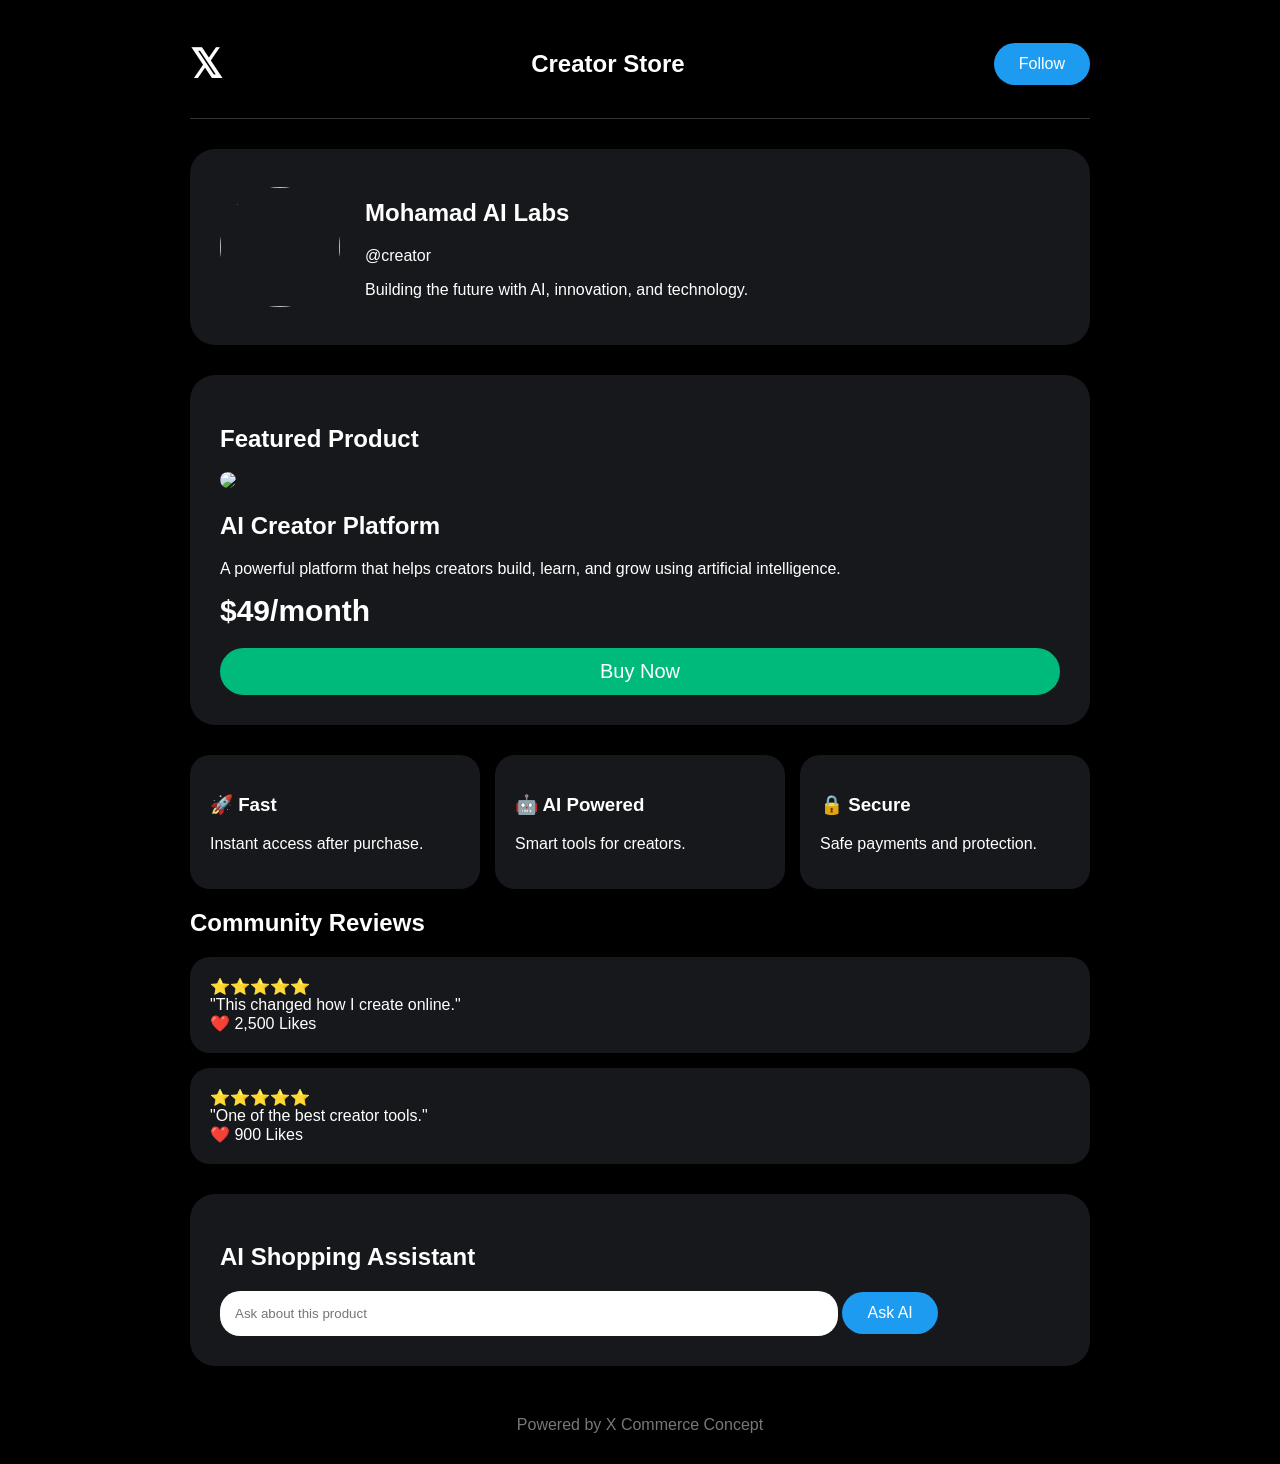
==== landing-page.html @ 2c230ef9 "Create landing-page.html" ====
<!DOCTYPE html>
<html lang="en">

<head>

<meta charset="UTF-8">
<meta name="viewport" content="width=device-width, initial-scale=1.0">

<title>X Creator Store</title>

<style>

body {
    background: #000;
    color: white;
    font-family: Arial, sans-serif;
    margin: 0;
}


.container {

    max-width: 900px;
    margin: auto;
    padding: 30px;

}



/* Header */

.header {

    display:flex;
    justify-content:space-between;
    align-items:center;
    border-bottom:1px solid #333;
    padding-bottom:20px;

}


.logo {

    font-size:40px;
    font-weight:bold;

}



button {

    background:#1d9bf0;
    color:white;
    border:none;
    padding:12px 25px;
    border-radius:30px;
    cursor:pointer;
    font-size:16px;

}




/* Creator */

.profile {

    background:#16181c;
    padding:30px;
    border-radius:25px;
    margin-top:30px;
    display:flex;
    gap:25px;
    align-items:center;

}



.profile img {

    width:120px;
    height:120px;
    border-radius:50%;

}



/* Product */

.product {

    background:#16181c;
    margin-top:30px;
    padding:30px;
    border-radius:25px;

}



.product img {

    width:100%;
    border-radius:20px;

}



.price {

    font-size:30px;
    font-weight:bold;

}



.buy {

    background:#00ba7c;
    width:100%;
    margin-top:20px;
    font-size:20px;

}





/* Features */

.features {

    display:grid;
    grid-template-columns:repeat(3,1fr);
    gap:15px;
    margin-top:30px;

}



.card {

    background:#16181c;
    padding:20px;
    border-radius:20px;

}



/* Reviews */


.review {

    background:#16181c;
    padding:20px;
    border-radius:20px;
    margin-top:15px;

}




/* AI */


.ai {

    background:#16181c;
    padding:30px;
    border-radius:25px;
    margin-top:30px;

}



input {

    width:70%;
    padding:15px;
    border-radius:20px;
    border:none;

}



footer {

    text-align:center;
    margin-top:50px;
    color:#777;

}



</style>


</head>


<body>


<div class="container">



<header class="header">

<div class="logo">
𝕏
</div>


<h2>
Creator Store
</h2>


<button>
Follow
</button>


</header>





<section class="profile">


<img src="https://via.placeholder.com/120">


<div>

<h1>
Mohamad AI Labs
</h1>


<p>
@creator
</p>


<p>
Building the future with AI, innovation, and technology.
</p>


</div>


</section>






<section class="product">


<h2>
Featured Product
</h2>


<img src="https://via.placeholder.com/800x400">


<h1>
AI Creator Platform
</h1>


<p>

A powerful platform that helps creators build,
learn, and grow using artificial intelligence.

</p>



<div class="price">

$49/month

</div>



<button class="buy">

Buy Now

</button>


</section>







<section class="features">


<div class="card">

<h3>
🚀 Fast
</h3>

<p>
Instant access after purchase.
</p>

</div>



<div class="card">

<h3>
🤖 AI Powered
</h3>

<p>
Smart tools for creators.
</p>

</div>




<div class="card">

<h3>
🔒 Secure
</h3>

<p>
Safe payments and protection.
</p>

</div>



</section>






<section>


<h2>
Community Reviews
</h2>


<div class="review">

⭐⭐⭐⭐⭐

<br>

"This changed how I create online."

<br>

❤️ 2,500 Likes

</div>



<div class="review">

⭐⭐⭐⭐⭐

<br>

"One of the best creator tools."

<br>

❤️ 900 Likes

</div>



</section>








<section class="ai">


<h2>
AI Shopping Assistant
</h2>


<input placeholder="Ask about this product">


<button>

Ask AI

</button>


</section>






<footer>

Powered by X Commerce Concept

</footer>




</div>



</body>

</html>
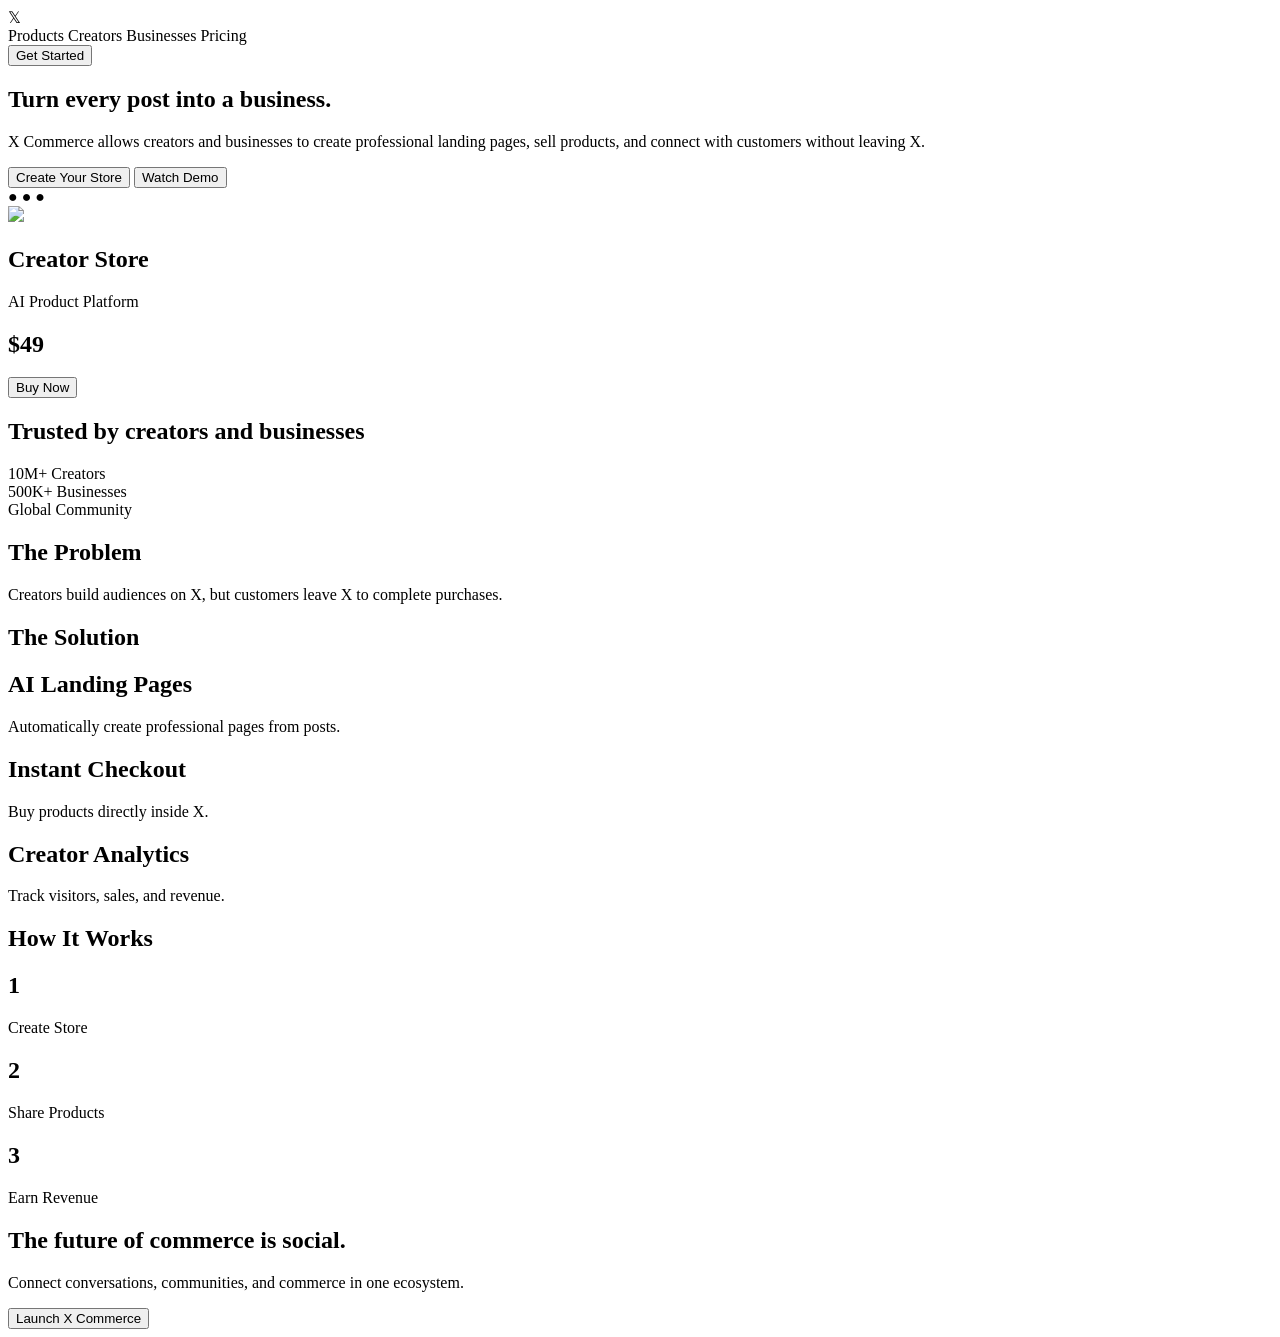
==== commit 2b776df0: "Update landing-page.html" ====
--- a/landing-page.html
+++ b/landing-page.html
@@ -6,210 +6,9 @@
 <meta charset="UTF-8">
 <meta name="viewport" content="width=device-width, initial-scale=1.0">
 
-<title>X Creator Store</title>
-
-<style>
-
-body {
-    background: #000;
-    color: white;
-    font-family: Arial, sans-serif;
-    margin: 0;
-}
-
-
-.container {
-
-    max-width: 900px;
-    margin: auto;
-    padding: 30px;
-
-}
-
-
-
-/* Header */
-
-.header {
-
-    display:flex;
-    justify-content:space-between;
-    align-items:center;
-    border-bottom:1px solid #333;
-    padding-bottom:20px;
-
-}
-
-
-.logo {
-
-    font-size:40px;
-    font-weight:bold;
-
-}
-
-
-
-button {
-
-    background:#1d9bf0;
-    color:white;
-    border:none;
-    padding:12px 25px;
-    border-radius:30px;
-    cursor:pointer;
-    font-size:16px;
-
-}
-
-
-
-
-/* Creator */
-
-.profile {
-
-    background:#16181c;
-    padding:30px;
-    border-radius:25px;
-    margin-top:30px;
-    display:flex;
-    gap:25px;
-    align-items:center;
-
-}
-
-
-
-.profile img {
-
-    width:120px;
-    height:120px;
-    border-radius:50%;
-
-}
-
-
-
-/* Product */
-
-.product {
-
-    background:#16181c;
-    margin-top:30px;
-    padding:30px;
-    border-radius:25px;
-
-}
-
-
-
-.product img {
-
-    width:100%;
-    border-radius:20px;
-
-}
-
-
-
-.price {
-
-    font-size:30px;
-    font-weight:bold;
-
-}
-
-
-
-.buy {
-
-    background:#00ba7c;
-    width:100%;
-    margin-top:20px;
-    font-size:20px;
-
-}
-
-
-
-
-
-/* Features */
-
-.features {
-
-    display:grid;
-    grid-template-columns:repeat(3,1fr);
-    gap:15px;
-    margin-top:30px;
-
-}
-
-
-
-.card {
-
-    background:#16181c;
-    padding:20px;
-    border-radius:20px;
-
-}
-
-
-
-/* Reviews */
-
-
-.review {
-
-    background:#16181c;
-    padding:20px;
-    border-radius:20px;
-    margin-top:15px;
-
-}
-
-
-
-
-/* AI */
-
-
-.ai {
-
-    background:#16181c;
-    padding:30px;
-    border-radius:25px;
-    margin-top:30px;
-
-}
-
-
-
-input {
-
-    width:70%;
-    padding:15px;
-    border-radius:20px;
-    border:none;
-
-}
-
-
-
-footer {
-
-    text-align:center;
-    margin-top:50px;
-    color:#777;
-
-}
-
-
-
-</style>
-
+<title>X Commerce</title>
+
+<link rel="stylesheet" href="landing-style.css">
 
 </head>
 
@@ -217,15 +16,82 @@
 <body>
 
 
-<div class="container">
-
-
-
-<header class="header">
-
-<div class="logo">
-𝕏
-</div>
+<nav>
+
+<div class="logo">𝕏</div>
+
+<div>
+<a>Products</a>
+<a>Creators</a>
+<a>Businesses</a>
+<a>Pricing</a>
+</div>
+
+<button>
+Get Started
+</button>
+
+</nav>
+
+
+
+
+<section class="hero">
+
+
+<div class="hero-text">
+
+<h1>
+Turn every post into a business.
+</h1>
+
+
+<p>
+X Commerce allows creators and businesses
+to create professional landing pages,
+sell products, and connect with customers
+without leaving X.
+</p>
+
+
+<button class="primary">
+
+Create Your Store
+
+</button>
+
+
+<button class="secondary">
+
+Watch Demo
+
+</button>
+
+
+</div>
+
+
+
+
+
+<div class="mockup">
+
+
+<div class="browser">
+
+
+<div class="top">
+
+● ● ●
+
+</div>
+
+
+
+<div class="store-preview">
+
+
+<img src="https://via.placeholder.com/90">
 
 
 <h2>
@@ -233,235 +99,243 @@
 </h2>
 
 
+<p>
+AI Product Platform
+</p>
+
+
+<h1>
+$49
+</h1>
+
+
 <button>
-Follow
-</button>
-
-
-</header>
-
-
-
-
-
-<section class="profile">
-
-
-<img src="https://via.placeholder.com/120">
-
-
-<div>
-
-<h1>
-Mohamad AI Labs
-</h1>
-
-
-<p>
-@creator
-</p>
-
-
-<p>
-Building the future with AI, innovation, and technology.
-</p>
-
-
-</div>
-
-
-</section>
-
-
-
-
-
-
-<section class="product">
-
-
-<h2>
-Featured Product
-</h2>
-
-
-<img src="https://via.placeholder.com/800x400">
-
-
-<h1>
-AI Creator Platform
-</h1>
-
-
-<p>
-
-A powerful platform that helps creators build,
-learn, and grow using artificial intelligence.
-
-</p>
-
-
-
-<div class="price">
-
-$49/month
-
-</div>
-
-
-
-<button class="buy">
-
 Buy Now
-
-</button>
-
-
-</section>
-
-
-
-
-
-
-
-<section class="features">
-
-
-<div class="card">
-
-<h3>
-🚀 Fast
-</h3>
-
-<p>
-Instant access after purchase.
-</p>
-
-</div>
-
-
-
-<div class="card">
-
-<h3>
-🤖 AI Powered
-</h3>
-
-<p>
-Smart tools for creators.
-</p>
-
-</div>
-
-
-
-
-<div class="card">
-
-<h3>
-🔒 Secure
-</h3>
-
-<p>
-Safe payments and protection.
-</p>
-
-</div>
-
-
-
-</section>
-
-
-
-
-
-
-<section>
-
-
-<h2>
-Community Reviews
-</h2>
-
-
-<div class="review">
-
-⭐⭐⭐⭐⭐
-
-<br>
-
-"This changed how I create online."
-
-<br>
-
-❤️ 2,500 Likes
-
-</div>
-
-
-
-<div class="review">
-
-⭐⭐⭐⭐⭐
-
-<br>
-
-"One of the best creator tools."
-
-<br>
-
-❤️ 900 Likes
-
-</div>
-
-
-
-</section>
-
-
-
-
-
-
-
-
-<section class="ai">
-
-
-<h2>
-AI Shopping Assistant
-</h2>
-
-
-<input placeholder="Ask about this product">
+</button>
+
+
+</div>
+
+
+</div>
+
+
+</div>
+
+
+
+</section>
+
+
+
+
+
+
+<section class="trust">
+
+
+<h2>
+Trusted by creators and businesses
+</h2>
+
+
+<div>
+
+10M+ Creators
+
+</div>
+
+
+<div>
+
+500K+ Businesses
+
+</div>
+
+
+<div>
+
+Global Community
+
+</div>
+
+
+
+</section>
+
+
+
+
+
+
+<section class="problem">
+
+
+<h1>
+The Problem
+</h1>
+
+
+<p>
+
+Creators build audiences on X,
+but customers leave X to complete purchases.
+
+</p>
+
+
+</section>
+
+
+
+
+
+<section class="solution">
+
+
+<h1>
+The Solution
+</h1>
+
+
+<div class="features">
+
+
+<div>
+
+<h2>
+AI Landing Pages
+</h2>
+
+<p>
+Automatically create professional pages from posts.
+</p>
+
+</div>
+
+
+
+<div>
+
+<h2>
+Instant Checkout
+</h2>
+
+<p>
+Buy products directly inside X.
+</p>
+
+</div>
+
+
+
+
+<div>
+
+<h2>
+Creator Analytics
+</h2>
+
+<p>
+Track visitors, sales, and revenue.
+</p>
+
+</div>
+
+
+
+</div>
+
+
+</section>
+
+
+
+
+
+
+
+<section class="how">
+
+
+<h1>
+How It Works
+</h1>
+
+
+<div class="steps">
+
+
+<div>
+
+<h2>
+1</h2>
+
+Create Store
+
+</div>
+
+
+
+<div>
+
+<h2>
+2</h2>
+
+Share Products
+
+</div>
+
+
+
+<div>
+
+<h2>
+3</h2>
+
+Earn Revenue
+
+</div>
+
+
+</div>
+
+
+</section>
+
+
+
+
+
+
+
+<section class="final">
+
+
+<h1>
+
+The future of commerce is social.
+
+</h1>
+
+
+<p>
+
+Connect conversations, communities,
+and commerce in one ecosystem.
+
+</p>
 
 
 <button>
 
-Ask AI
-
-</button>
-
-
-</section>
-
-
-
-
-
-
-<footer>
-
-Powered by X Commerce Concept
-
-</footer>
-
-
-
-
-</div>
+Launch X Commerce
+
+</button>
+
+
+</section>
+
 
 
 
